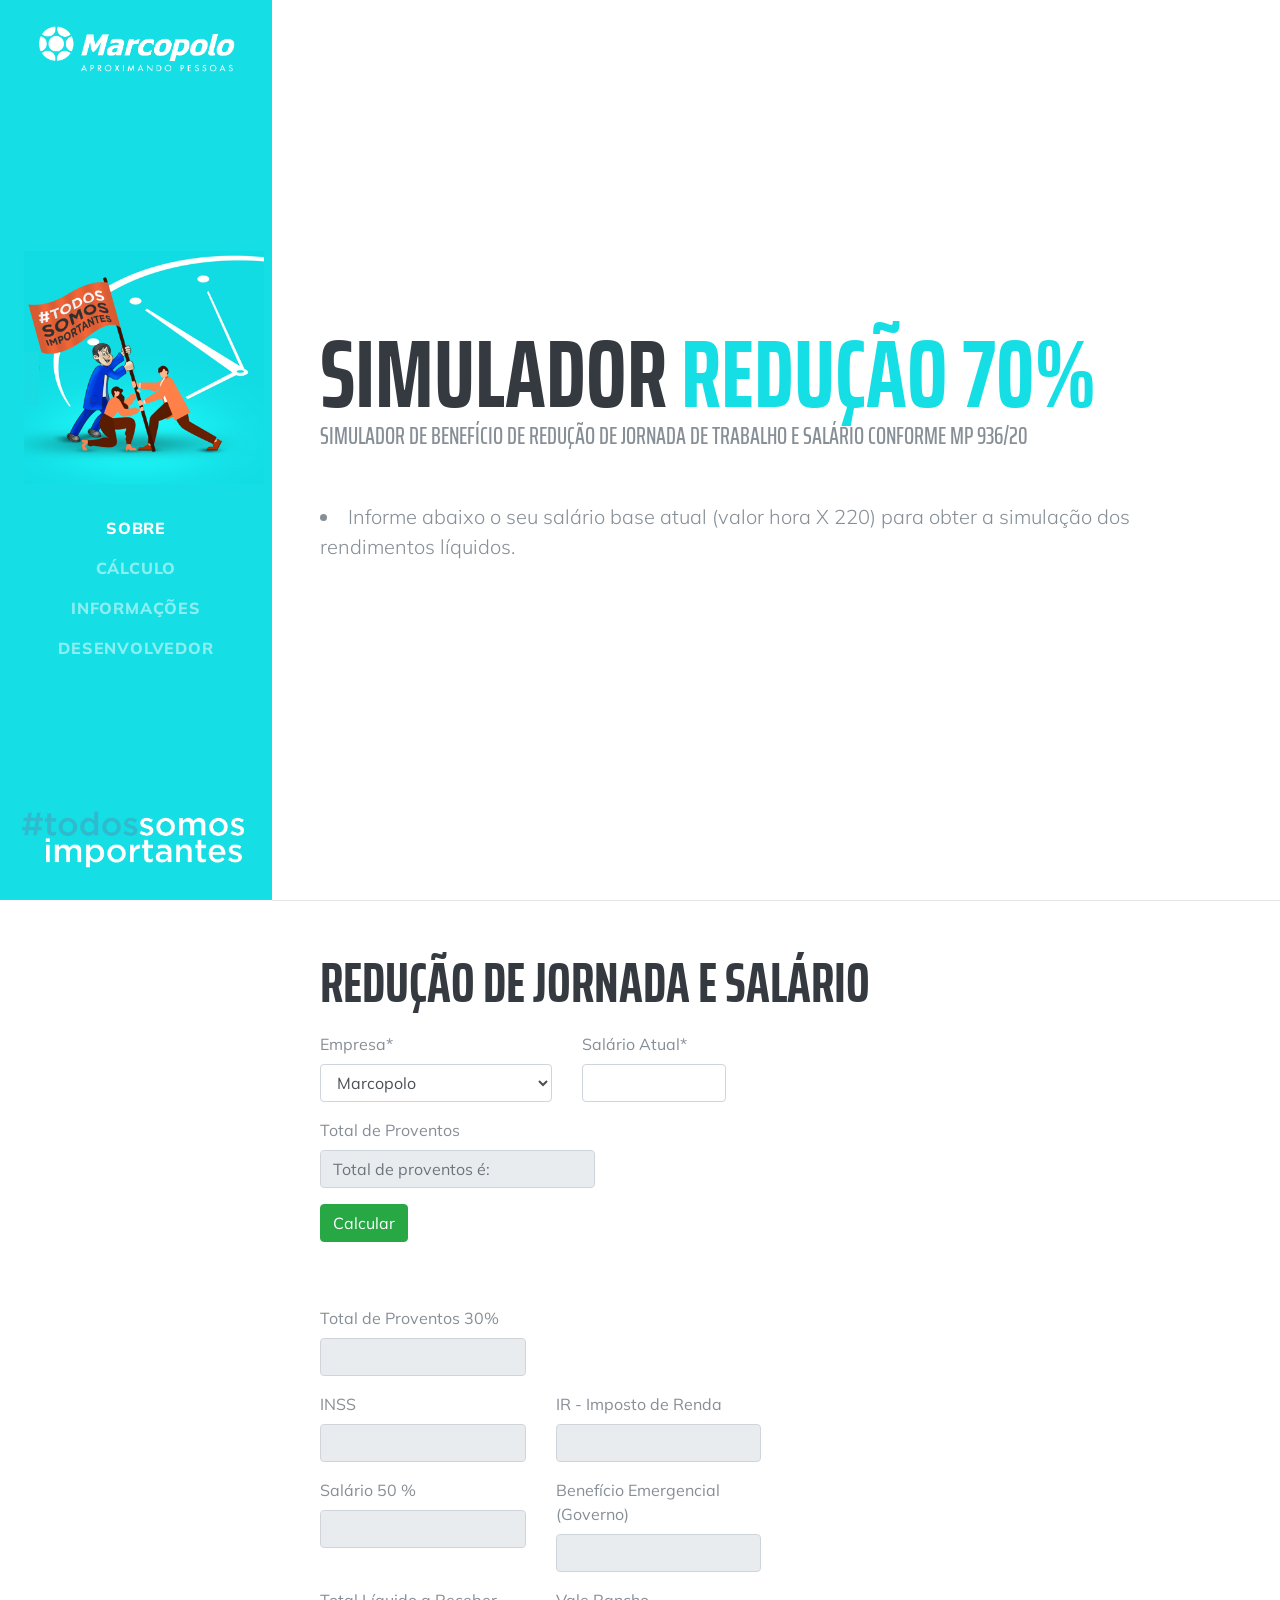
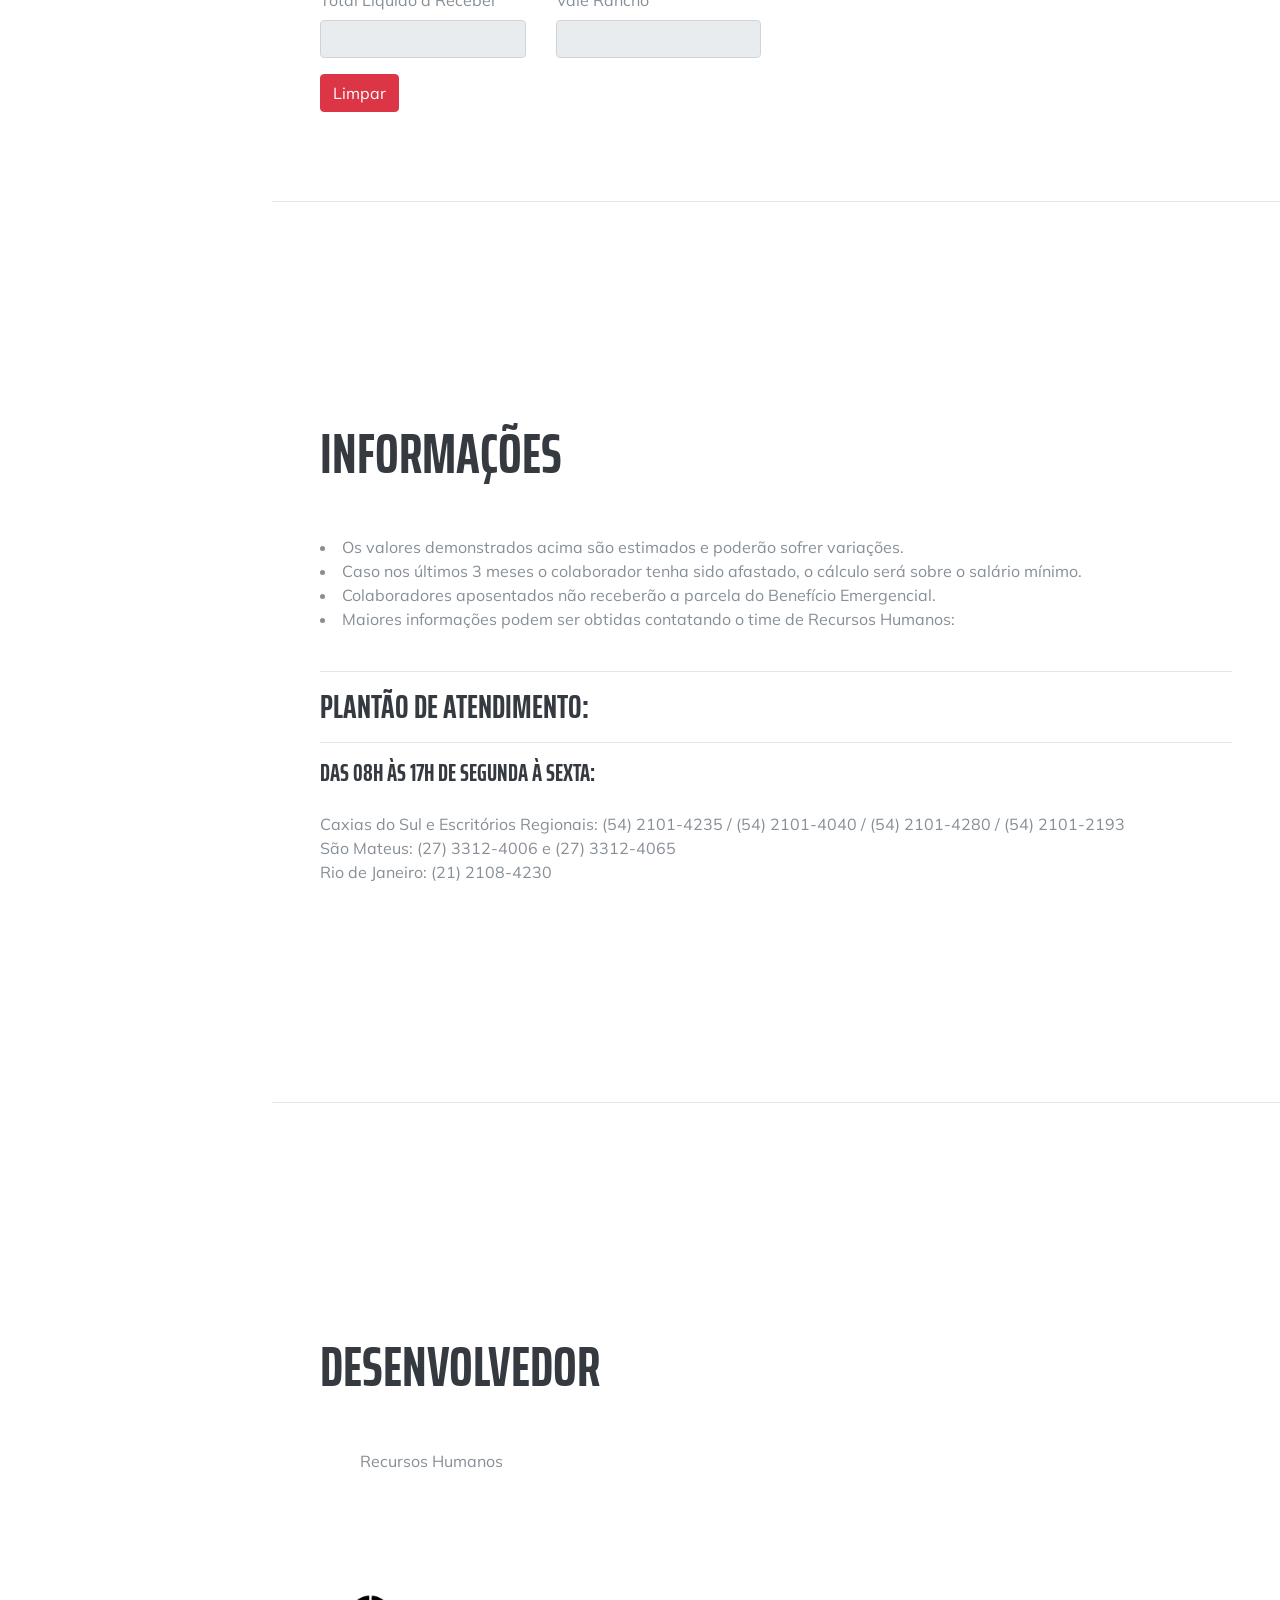
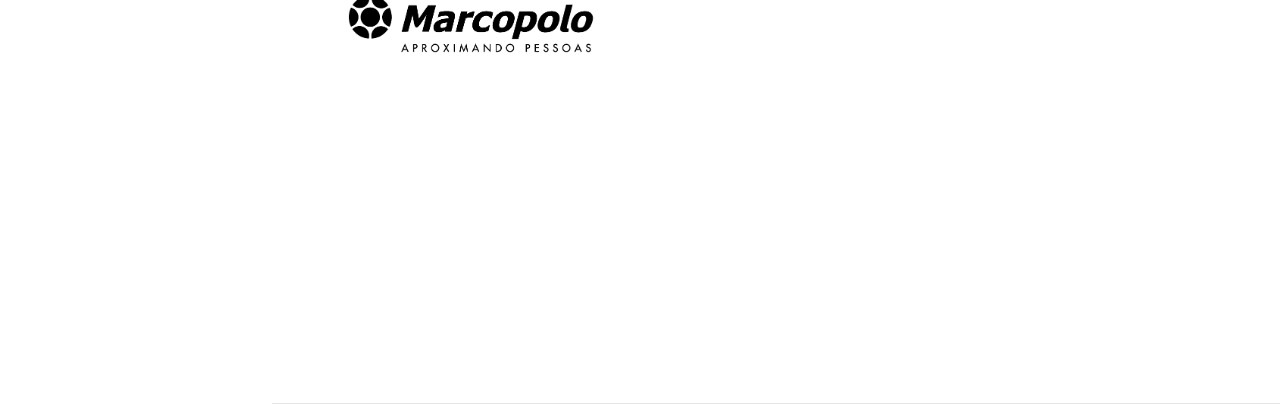
==== reducao70.html @ c189ba79 "Add files via upload" ====
<!DOCTYPE html>
<html lang="pt-BR">

<head>

  <meta charset="utf-8">
  <meta name="viewport" content="width=device-width, initial-scale=1, shrink-to-fit=no">
  <meta name="description" content="">
  <meta name="author" content="">

  <title>Redução 70%</title>

  <!-- Bootstrap core CSS -->
  <link href="vendor/bootstrap/css/bootstrap.min.css" rel="stylesheet">

  <!-- Custom fonts for this template -->
  <link href="https://fonts.googleapis.com/css?family=Saira+Extra+Condensed:500,700" rel="stylesheet">
  <link href="https://fonts.googleapis.com/css?family=Muli:400,400i,800,800i" rel="stylesheet">
  <link href="vendor/fontawesome-free/css/all.min.css" rel="stylesheet">

  <!-- Custom styles for this template -->
  <link href="css/resume.min.css" rel="stylesheet">

</head>

<body id="page-top">

  <nav class="navbar navbar-expand-lg navbar-dark bg-primary fixed-top" id="sideNav">
    <span class="d-none d-lg-block">
      <img class="img-fluid img-logo mx-auto mb-3" src="img/marco1.png" alt="">
    </span>
    <a class="navbar-brand js-scroll-trigger" href="#page-top">
      <span class="d-block d-lg-none">Simulador Redução 70%</span>
      <span class="d-none d-lg-block">
        <img class="img-fluid img-banner mx-auto mb-3" src="img/logo.png" alt="">
      </span>
    </a>
    <button class="navbar-toggler" type="button" data-toggle="collapse" data-target="#navbarSupportedContent"
      aria-controls="navbarSupportedContent" aria-expanded="false" aria-label="Toggle navigation">
      <span class="navbar-toggler-icon"></span>
    </button>
    <div class="collapse navbar-collapse" id="navbarSupportedContent">
      <ul class="navbar-nav">
        <li class="nav-item">
          <a class="nav-link js-scroll-trigger" href="#sobre">Sobre</a>
        </li>
        <li class="nav-item">
          <a class="nav-link js-scroll-trigger" href="#calculo">Cálculo</a>
        </li>
        <li class="nav-item">
          <a class="nav-link js-scroll-trigger" href="#info">Informações</a>
        </li>
        <li class="nav-item">
          <a class="nav-link js-scroll-trigger" href="#dev">Desenvolvedor</a>
        </li>
      </ul>
    </div>
    <span class="d-none d-lg-block">
      <img class="img-fluid img-banner mx-auto mb-3" src="img/todossomosimportantes.png" alt="">
    </span>
  </nav>

  <div class="container-fluid p-0">

    <section class="resume-section p-3 p-lg-5 d-flex align-items-center" id="sobre">
      <div class="w-100">
        <h1 class="mb-0">Simulador
          <span class="text-primary">Redução 70%</span>
        </h1>
        <div class="subheading mb-5">SIMULADOR DE BENEFÍCIO DE REDUÇÃO DE JORNADA DE TRABALHO E SALÁRIO CONFORME MP
          936/20
        </div>
        <li class="lead mb-2"> Informe abaixo o seu salário base atual (valor hora X 220) para obter a simulação dos
          rendimentos líquidos.</li>
        <!--
        <div class="social-icons">
          <a href="#">
            <i class="fab "><img class="img-fluid img-bus mx-auto mb-3" src="img/bus.png" alt=""></i>
          </a>
        </div>
        -->
    </section>

    <hr class="m-0">

    <section class="resume-section p-3 p-lg-5 d-flex justify-content-center" id="calculo">
      <div class="w-100">
        <h2 class="mb-3">Redução de Jornada e Salário</h2>
        <div class="resume-item d-flex flex-column flex-md-row justify-content-between mb-5">
          <form onsubmit="calc();">
            <div class="row">
              <div class="form-group col-md-6">
                <Label for="requisitante">Empresa<span class="fs-color-danger">*</span></Label>
                <select name="empresa" id="empresa01" class="form-control">
                  <optgroup label="Selecione sua Empresa">
                    <option value="1" id="ins1">Marcopolo</option>
                    <option value="14" id="ins2">Marcopolo Rio</option>
                    <option value="18" id="ins3">Marcopolo São Mateus</option>
                  </optgroup>
                </select>
              </div>
              <div class="form-group col-md-4">
                <Label for="requisitante">Salário Atual<span class="fs-color-danger">*</span></Label>
                <input type="number" title="Informe aqui seu salário base atual" id="sal" class="form-control" />
              </div>

            </div>
            <div class="row">
              <div class="form-group col-md-7">
                <Label for="requisitante">Total de Proventos</Label>
                <input class="form-control" id="totalprov01" type="number" value=" "
                  placeholder="Total de proventos é: " disabled>
              </div>
            </div>
            <div class="row">
              <div class="form-group col-md-9">
                <button type="button" class="btn btn-success" id="button_acao" value="calcular" onclick="calc()">
                  Calcular
                </button>
              </div>
            </div>
        </div>
        <div class="row">
          <div class="form-group col-md-3">
            <Label for="requisitante">Total de Proventos 30%</Label>
            <input class="form-control" id="totalprov30" type="number" value=" " disabled>
          </div>
        </div>

        <div class="row">
          <div class="form-group col-md-3">
            <Label for="requisitante">INSS</Label>
            <input class="form-control" id="totalinss" type="number" title="Desconto" value=" " disabled>
          </div>
          <div class="form-group col-md-3">
            <Label for="requisitante">IR - Imposto de Renda</Label>
            <input class="form-control" id="totalir" type="number" title="Desconto" value=" " disabled>
          </div>
        </div>

        <div class="row">
          <div class="form-group col-md-3">
            <Label for="requisitante">Salário 50 %</Label>
            <input class="form-control" id="totalajuda01" type="number" value=" " disabled>
          </div>
          <div class="form-group col-md-3">
            <Label for="requisitante">Benefício Emergencial (Governo)</Label>
            <input class="form-control" id="totalSeguro01" type="number" value=" " disabled>
          </div>
        </div>
        <div class="row">
          <div class="form-group col-md-3">
            <Label for="requisitante">Total Líquido a Receber</Label>
            <input class="form-control" id="totalrecebe01" type="number" value=" " disabled>
          </div>
          <div class="form-group col-md-3">
            <Label for="requisitante">Vale Rancho</Label>
            <input class="form-control" id="valeRancho" type="number" value=" " disabled>
          </div>
        </div>
        <input class="btn btn-danger" type="reset" value="Limpar">
        <br>
        </form>
    </section>

    <hr class="m-0">

    <section class="resume-section p-3 p-lg-5 d-flex align-items-center" id="info">
      <div class="w-100">
        <h2 class="mb-5">Informações</h2>
        <li class="mb-0">Os valores demonstrados acima são estimados e poderão sofrer variações.</li>
        <li class="mb-0">Caso nos últimos 3 meses o colaborador tenha sido afastado, o cálculo será sobre o salário
          mínimo.</li>
        <li class="mb-0">Colaboradores aposentados não receberão a parcela do Benefício Emergencial.</li>
        <li class="mb-0">Maiores informações podem ser obtidas contatando o time de Recursos Humanos: </li>
        <br>
        <hr>
        <h3>Plantão de Atendimento:</h3>
        <hr>
        <h4 class="mb-0">Das 08h às 17h de Segunda à Sexta: </h4>
        <br>
        <p class="mb-0">Caxias do Sul e Escritórios Regionais: (54) 2101-4235 / (54) 2101-4040 / (54) 2101-4280 / (54)
          2101-2193</p>
        <p class="mb-0">São Mateus: (27) 3312-4006 e (27) 3312-4065</p>
        <p class="mb-0">Rio de Janeiro: (21) 2108-4230</p>
      </div>
    </section>

    <hr class="m-0">
    <section class="resume-section p-3 p-lg-5 d-flex align-items-center" id="dev">
      <div class="w-100">
        <h2 class="mb-5">Desenvolvedor</h2>
        <ul class="fa-ul mb-0">
          <li>
            <i class="fa-li fa  text-warning"></i>
            Recursos Humanos
          </li>
          <li>
        </ul>
        <img class="img-fluid imagem mx-0 mb-0" src="img/marco.png">
      </div>
    </section>
    <hr class="m-0">
  </div>

  <!-- Bootstrap core JavaScript -->
  <script src="vendor/jquery/jquery.min.js"></script>
  <script src="vendor/bootstrap/js/bootstrap.bundle.min.js"></script>

  <!-- Plugin JavaScript -->
  <script src="vendor/jquery-easing/jquery.easing.min.js"></script>

  <!-- Custom scripts for this template -->
  <script src="js/resume.min.js"></script>
  <script src="js/script70.js"></script>
</body>

</html>
---- css/resume.min.css ----
/*!
 * Start Bootstrap - Resume v5.0.8 (https://startbootstrap.com/template-overviews/resume)
 * Copyright 2013-2019 Start Bootstrap
 * Licensed under MIT (https://github.com/BlackrockDigital/startbootstrap-resume/blob/master/LICENSE)
 */body{font-family:Muli,-apple-system,BlinkMacSystemFont,'Segoe UI',Roboto,'Helvetica Neue',Arial,sans-serif,'Apple Color Emoji','Segoe UI Emoji','Segoe UI Symbol','Noto Color Emoji';padding-top:54px;color:#868e96}@media (min-width:992px){body{padding-top:0;padding-left:17rem}}h1,h2,h3,h4,h5,h6{font-family:'Saira Extra Condensed',-apple-system,BlinkMacSystemFont,'Segoe UI',Roboto,'Helvetica Neue',Arial,sans-serif,'Apple Color Emoji','Segoe UI Emoji','Segoe UI Symbol','Noto Color Emoji';font-weight:700;text-transform:uppercase;color:#343a40}h1{font-size:6rem;line-height:5.5rem}h2{font-size:3.5rem}h3{font-size:2rem}p.lead{font-size:1.15rem;font-weight:400}.subheading{text-transform:uppercase;font-weight:500;font-family:'Saira Extra Condensed',-apple-system,BlinkMacSystemFont,'Segoe UI',Roboto,'Helvetica Neue',Arial,sans-serif,'Apple Color Emoji','Segoe UI Emoji','Segoe UI Symbol','Noto Color Emoji';font-size:1.5rem}.social-icons a{display:inline-block;height:5rem;width:5rem;color:#fff!important;border-radius:100%;text-align:center;font-size:1.5rem;line-height:3.5rem;margin-right:1rem}.social-icons a:last-child{margin-right:0}.social-icons a:hover{background-color:#16dee5}.dev-icons{font-size:3rem}.dev-icons .list-inline-item i:hover{color:#16dee5}#sideNav .navbar-nav .nav-item .nav-link{font-weight:800;letter-spacing:.05rem;text-transform:uppercase}#sideNav .navbar-toggler:focus{outline-color:#d48a6e}@media (min-width:992px){#sideNav{text-align:center;position:fixed;top:0;left:0;display:flex;flex-direction:column;width:17rem;height:100vh}#sideNav .navbar-brand{display:flex;margin:auto auto 0;padding:.5rem}#sideNav .navbar-brand .img-logo{max-width:10rem;max-height:10rem}#sideNav .navbar-brand .img-banner{max-width:15rem;max-height:15rem}#sideNav .navbar-brand .img-body{max-width:0.625rem;max-height:0.625rem}#sideNav .navbar-collapse{display:flex;align-items:flex-start;flex-grow:0;width:100%;margin-bottom:auto}#sideNav .navbar-collapse .navbar-nav{flex-direction:column;width:100%}#sideNav .navbar-collapse .navbar-nav .nav-item{display:block}#sideNav .navbar-collapse .navbar-nav .nav-item .nav-link{display:block}}section.resume-section{padding-top:5rem!important;padding-bottom:5rem!important;max-width:75rem}section.resume-section .resume-item .resume-date{min-width:none}@media (min-width:768px){section.resume-section{min-height:100vh}section.resume-section .resume-item .resume-date{min-width:18rem}}@media (min-width:992px){section.resume-section{padding-top:3rem!important;padding-bottom:3rem!important}}.bg-primary{background-color:#16dee5!important}.text-primary{color:#16dee5!important}a{color:#16dee5}a:active,a:focus,a:hover{color:#824027}.imagem{width: 300px;height: 300px;object-fit: contain;}
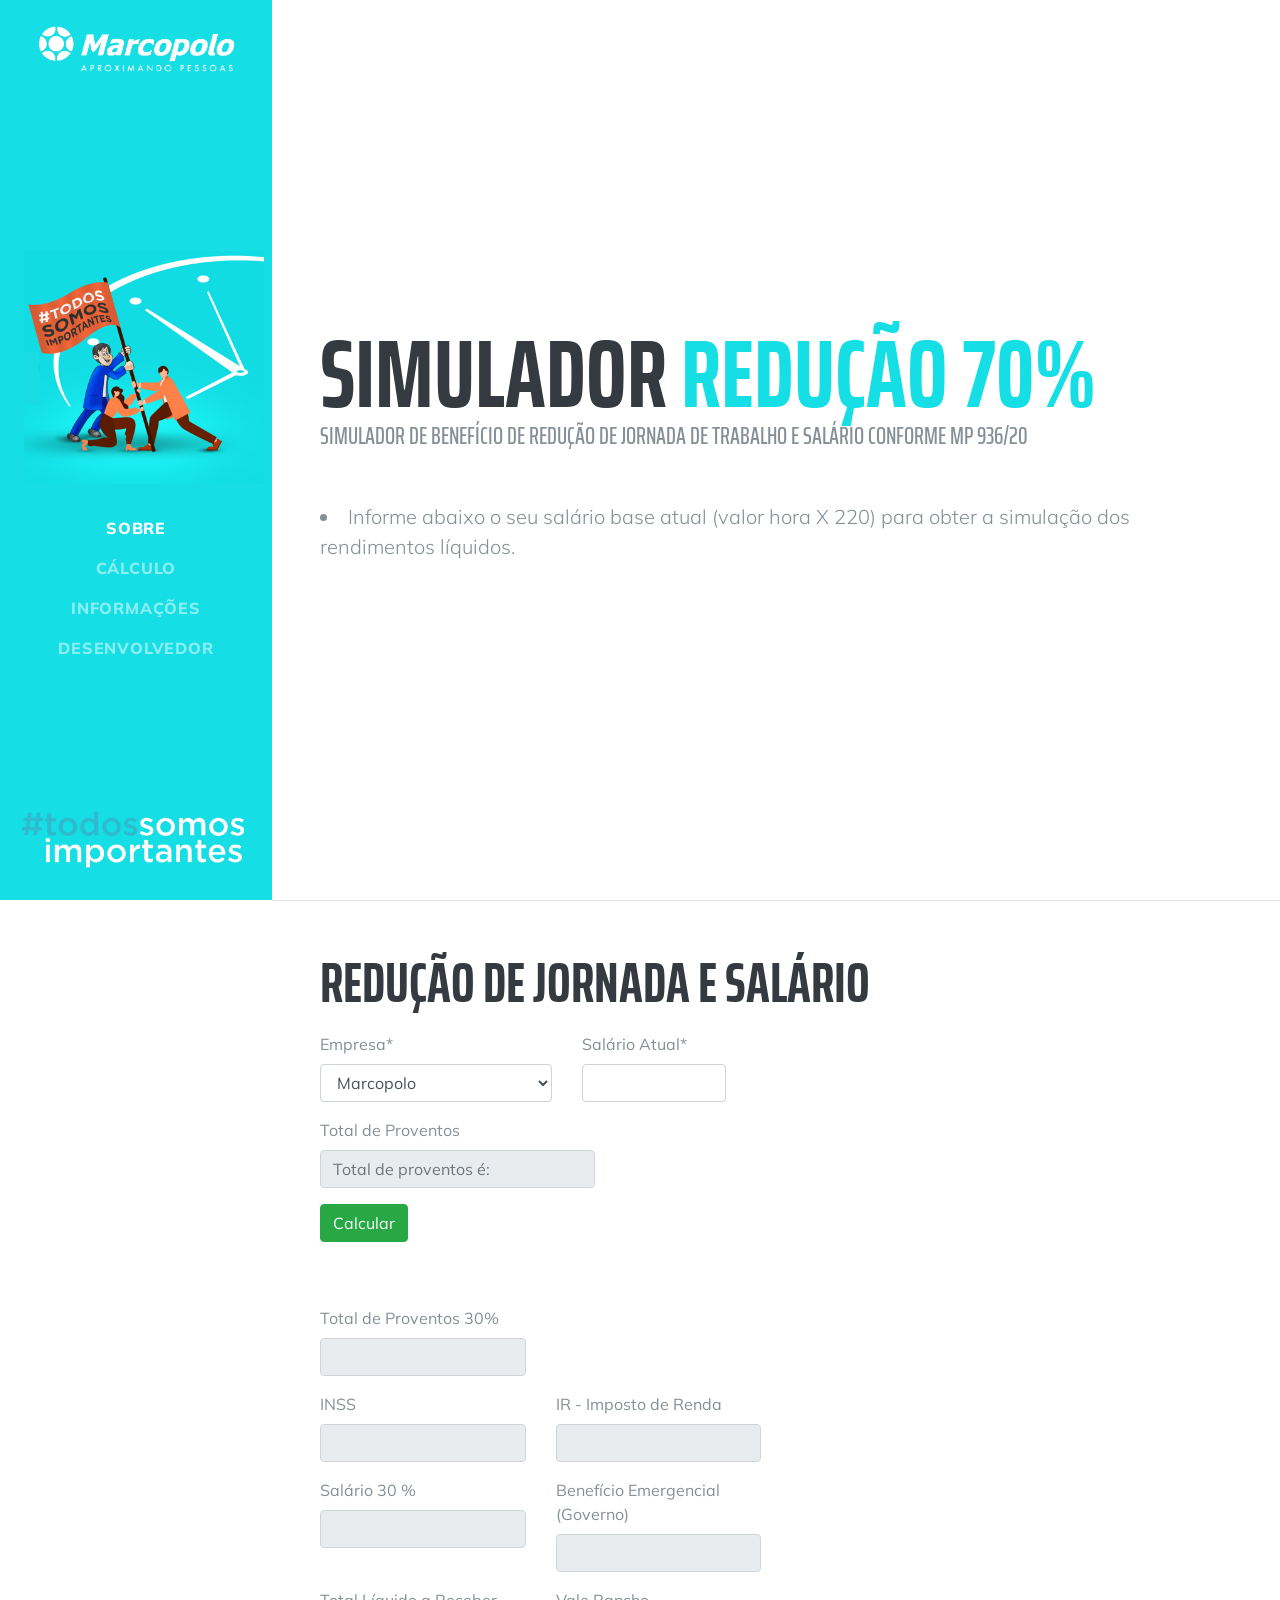
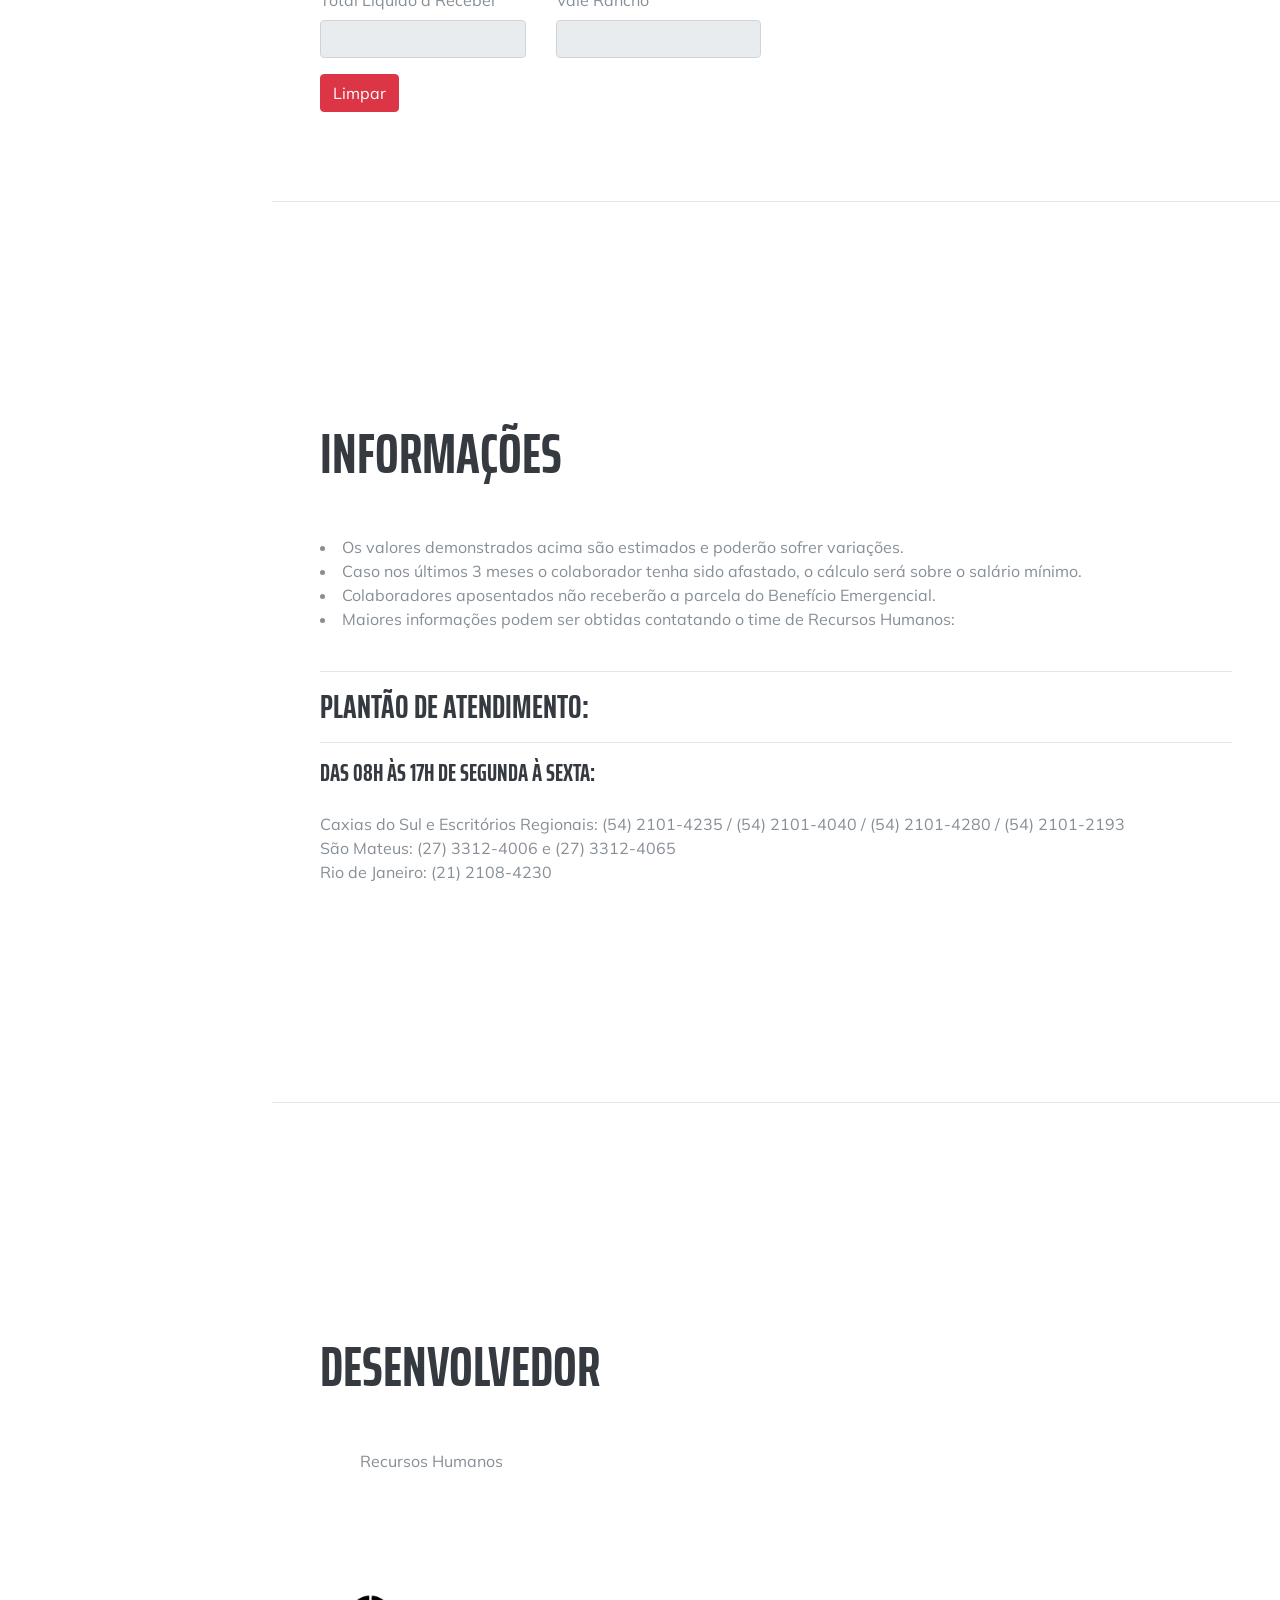
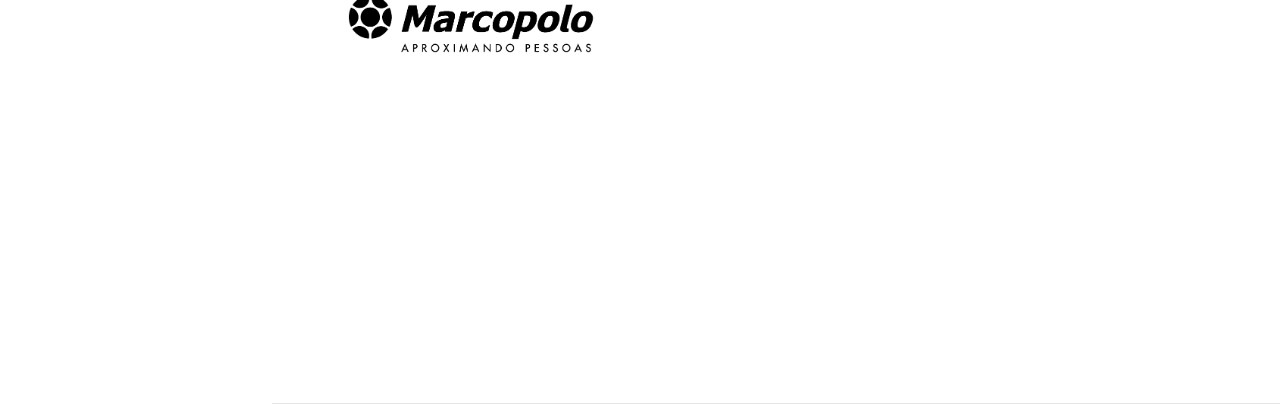
==== commit 0481759e: "Update reducao70.html" ====
--- a/reducao70.html
+++ b/reducao70.html
@@ -140,7 +140,7 @@
 
         <div class="row">
           <div class="form-group col-md-3">
-            <Label for="requisitante">Salário 50 %</Label>
+            <Label for="requisitante">Salário 30 %</Label>
             <input class="form-control" id="totalajuda01" type="number" value=" " disabled>
           </div>
           <div class="form-group col-md-3">
@@ -215,4 +215,4 @@
   <script src="js/script70.js"></script>
 </body>
 
-</html>+</html>
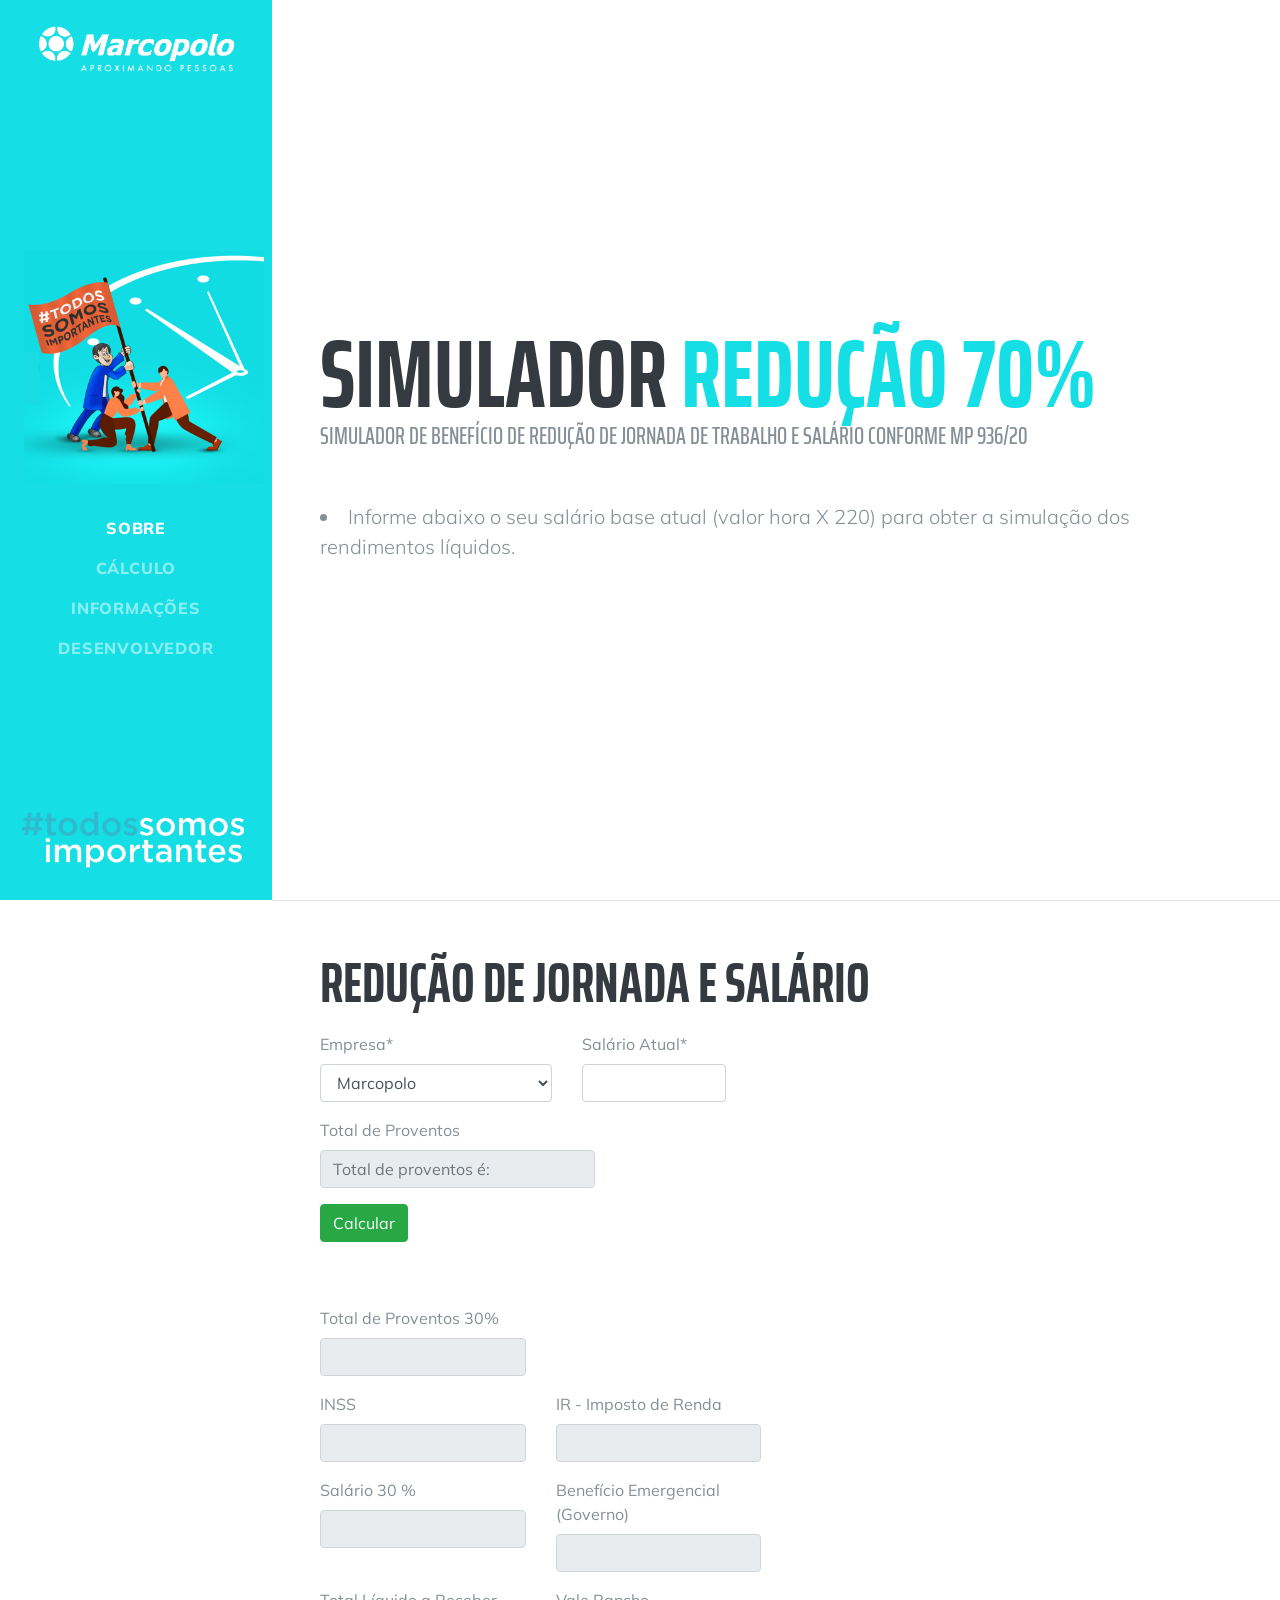
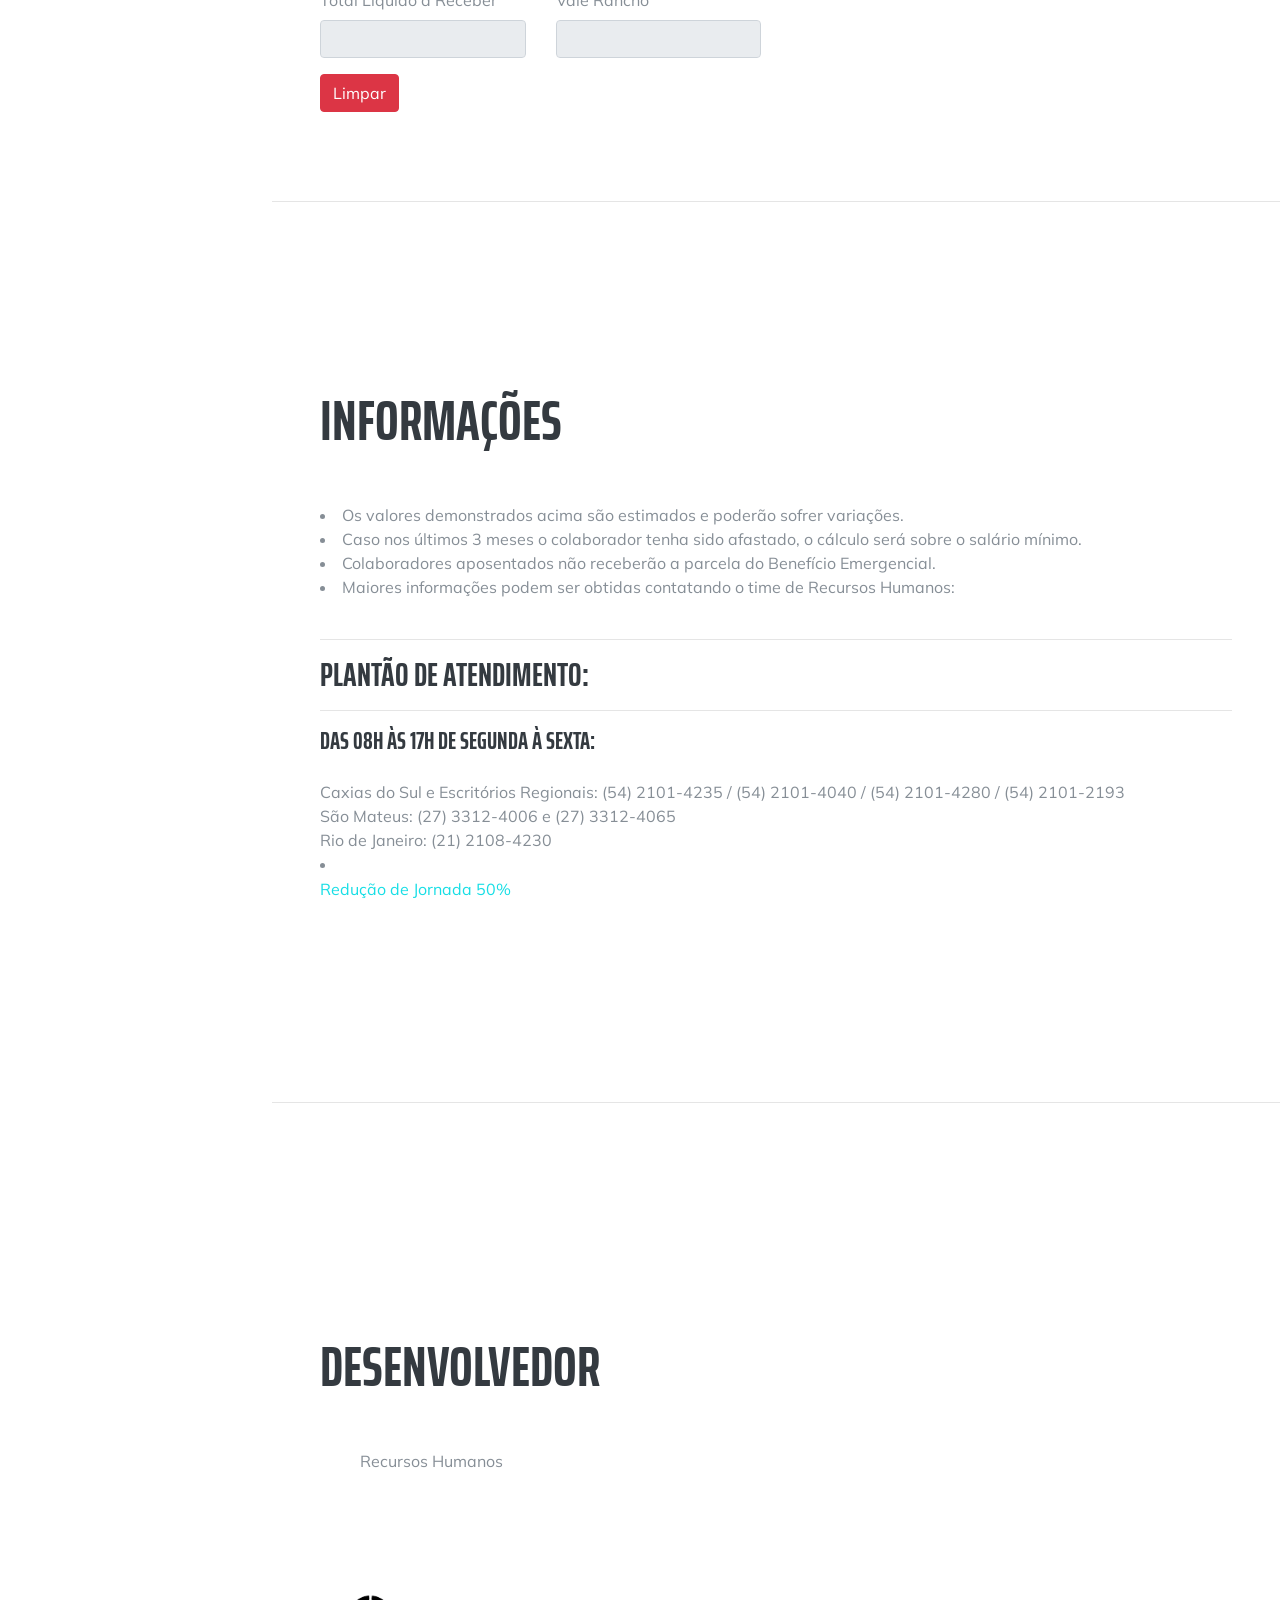
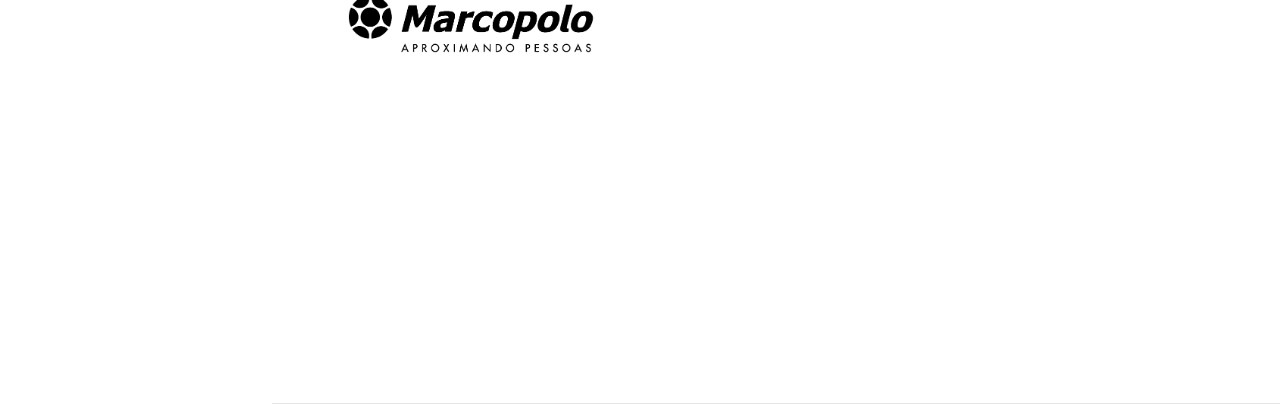
==== commit 7295bad5: "Update reducao70.html" ====
--- a/reducao70.html
+++ b/reducao70.html
@@ -183,6 +183,12 @@
           2101-2193</p>
         <p class="mb-0">São Mateus: (27) 3312-4006 e (27) 3312-4065</p>
         <p class="mb-0">Rio de Janeiro: (21) 2108-4230</p>
+        	 <li>
+            <a href="./index.html">
+              <i class="mb-0"></i>
+              <p>Redução de Jornada 50%</p>
+            </a>
+         </li>
       </div>
     </section>
 
